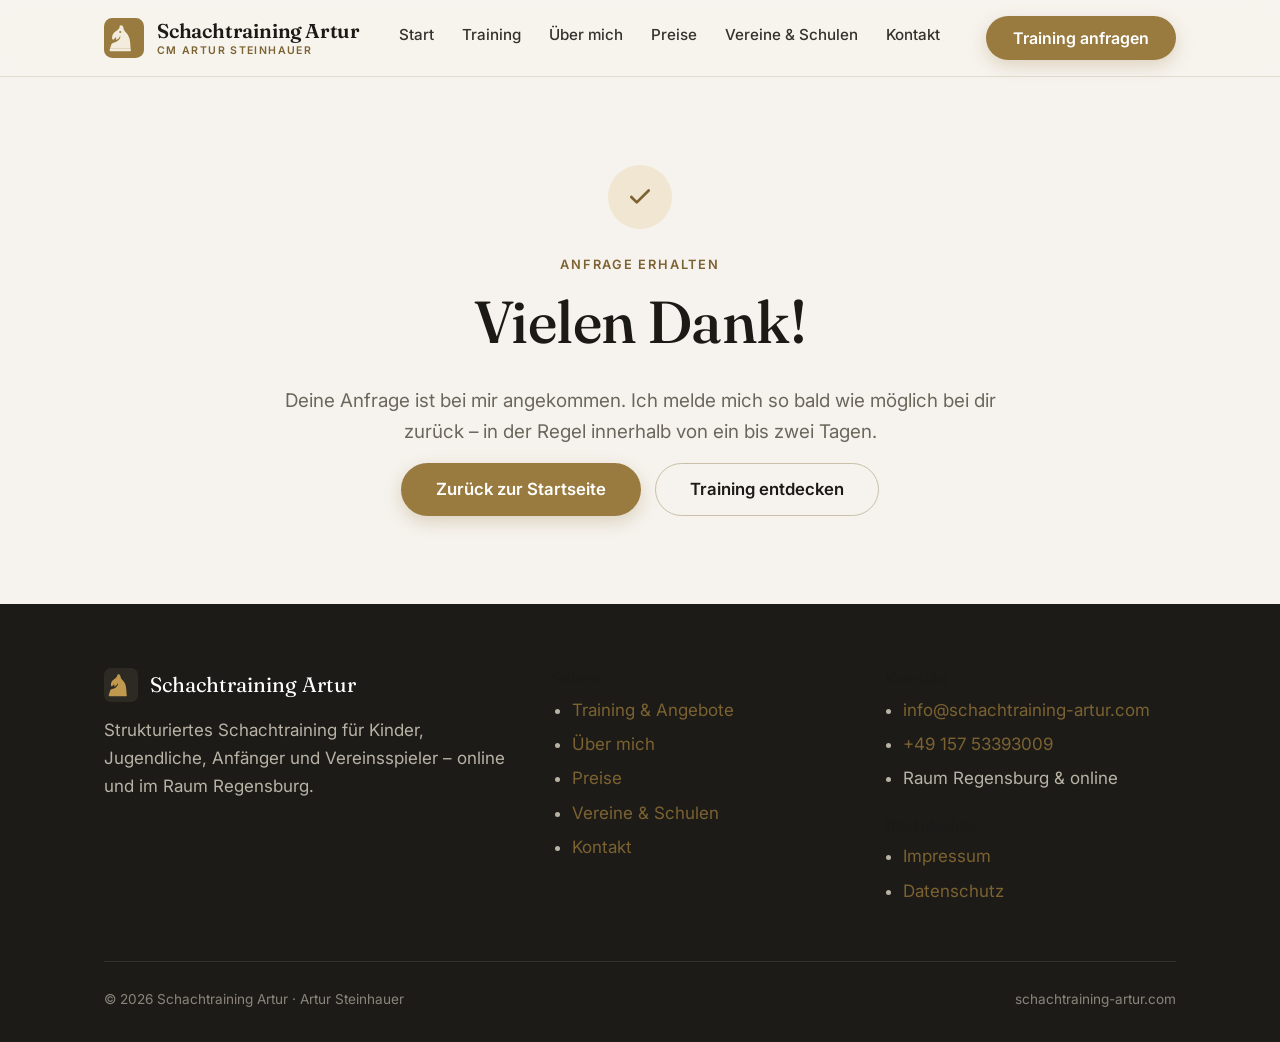
==== danke.html @ 58125916 "Fix Navigations-Überlauf bei mittleren Breiten - Umschaltpunkt zur mobilen Navigation von 960px auf " ====
<!DOCTYPE html>
<html lang="de">
<head>
  <meta charset="UTF-8">
  <meta name="viewport" content="width=device-width, initial-scale=1.0">
  <title>Danke für deine Anfrage – Schachtraining Artur</title>
  <meta name="description" content="Vielen Dank für deine Anfrage bei Schachtraining Artur. Ich melde mich zeitnah bei dir.">
  <meta name="robots" content="noindex">
  <link rel="icon" href="assets/img/favicon.svg" type="image/svg+xml">
  <link rel="preconnect" href="https://fonts.googleapis.com">
  <link rel="preconnect" href="https://fonts.gstatic.com" crossorigin>
  <link href="https://fonts.googleapis.com/css2?family=Fraunces:opsz,wght@9..144,400;9..144,500;9..144,600&family=Inter:wght@400;500;600;700&display=swap" rel="stylesheet">
  <link rel="stylesheet" href="assets/css/styles.css?v=6">
</head>
<body>
  <a href="#main" class="skip-link">Zum Inhalt springen</a>
  <header class="site-header">
    <div class="container nav">
      <a href="index.html" class="brand" aria-label="Schachtraining Artur – Startseite">
        <svg class="brand__mark" viewBox="0 0 64 64" aria-hidden="true"><rect width="64" height="64" rx="13"/><path fill="#f3ecdd" d="M25 15c-1.6 3.1-4.6 4.9-7.3 7.1-2.9 2.4-4.7 5.4-4.7 9.7 0 1.6.7 2.6 2 3l3.4-3.7c.5-.5 1.3-.1 1.2.6l-.5 3.6c4-1.1 5.4-3.9 6.6-6.4l.7 1.1c-1.6 5.9-5.9 8.4-11.2 9.7-2.4.6-3.5 2.1-3.9 4.2L9.5 49h33l-.6-9c-.5-8-3-13.3-7.2-17.3-2-1.9-3.2-3.9-3.6-6.6-.2-1.4-.6-2.6-1.6-3.6-1.2-1.2-3.4-1.3-4.9.5-.2-.3.6.5.4 2zM26 24a1.7 1.7 0 1 1 0-3.4 1.7 1.7 0 0 1 0 3.4z"/><rect x="9" y="49" width="34" height="4" rx="1.4" fill="#f3ecdd"/></svg>
        <span>Schachtraining Artur<small>CM Artur Steinhauer</small></span>
      </a>
      <button class="nav__toggle" aria-label="Menü" aria-expanded="false" aria-controls="nav-links"><span></span><span></span><span></span></button>
      <ul class="nav__links" id="nav-links">
        <li><a href="index.html">Start</a></li>
        <li><a href="training.html">Training</a></li>
        <li><a href="ueber-mich.html">Über mich</a></li>
        <li><a href="preise.html">Preise</a></li>
        <li><a href="vereine-schulen.html">Vereine &amp; Schulen</a></li>
        <li><a href="kontakt.html">Kontakt</a></li>
        <li class="nav__cta-mobile"><a href="kontakt.html" class="btn btn--primary" style="color:#fff;">Training anfragen</a></li>
      </ul>
      <a href="kontakt.html" class="btn btn--primary nav__cta" style="color:#fff;">Training anfragen</a>
    </div>
  </header>

  <main id="main">
    <section class="section">
      <div class="container narrow center">
        <div class="card__icon" style="margin:0 auto 20px;width:64px;height:64px;border-radius:50%;">
          <svg viewBox="0 0 24 24" width="34" height="34" fill="none" stroke="currentColor" stroke-width="2.5" stroke-linecap="round" stroke-linejoin="round"><path d="M20 6 9 17l-5-5"/></svg>
        </div>
        <span class="eyebrow">Anfrage erhalten</span>
        <h1 class="display">Vielen Dank!</h1>
        <p class="lead">Deine Anfrage ist bei mir angekommen. Ich melde mich so bald wie möglich bei dir zurück – in der Regel innerhalb von ein bis zwei Tagen.</p>
        <div class="btn-row center" style="margin-top:8px;">
          <a href="index.html" class="btn btn--primary btn--lg">Zurück zur Startseite</a>
          <a href="training.html" class="btn btn--ghost btn--lg">Training entdecken</a>
        </div>
      </div>
    </section>
  </main>

  <footer class="site-footer">
    <div class="container">
      <div class="footer__grid">
        <div>
          <div class="footer__brand">
            <svg width="34" height="34" viewBox="0 0 64 64" aria-hidden="true"><rect width="64" height="64" rx="13" fill="#2d2a24"/><path fill="#c0994f" d="M25 15c-1.6 3.1-4.6 4.9-7.3 7.1-2.9 2.4-4.7 5.4-4.7 9.7 0 1.6.7 2.6 2 3l3.4-3.7c.5-.5 1.3-.1 1.2.6l-.5 3.6c4-1.1 5.4-3.9 6.6-6.4l.7 1.1c-1.6 5.9-5.9 8.4-11.2 9.7-2.4.6-3.5 2.1-3.9 4.2L9.5 49h33l-.6-9c-.5-8-3-13.3-7.2-17.3-2-1.9-3.2-3.9-3.6-6.6-.2-1.4-.6-2.6-1.6-3.6-1.2-1.2-3.4-1.3-4.9.5-.2-.3.6.5.4 2z"/><rect x="9" y="49" width="34" height="4" rx="1.4" fill="#c0994f"/></svg>
            Schachtraining Artur
          </div>
          <p>Strukturiertes Schachtraining für Kinder, Jugendliche, Anfänger und Vereinsspieler – online und im Raum Regensburg.</p>
        </div>
        <div>
          <h4>Seiten</h4>
          <ul>
            <li><a href="training.html">Training &amp; Angebote</a></li>
            <li><a href="ueber-mich.html">Über mich</a></li>
            <li><a href="preise.html">Preise</a></li>
            <li><a href="vereine-schulen.html">Vereine &amp; Schulen</a></li>
            <li><a href="kontakt.html">Kontakt</a></li>
          </ul>
        </div>
        <div>
          <h4>Kontakt</h4>
          <ul>
            <li><a href="mailto:info@schachtraining-artur.com">info@schachtraining-artur.com</a></li>
            <li><a href="tel:+4915753393009">+49 157 53393009</a></li>
            <li>Raum Regensburg &amp; online</li>
          </ul>
          <h4 style="margin-top:22px;">Rechtliches</h4>
          <ul>
            <li><a href="impressum.html">Impressum</a></li>
            <li><a href="datenschutz.html">Datenschutz</a></li>
          </ul>
        </div>
      </div>
      <div class="footer__bottom">
        <span>© <span id="year">2026</span> Schachtraining Artur · Artur Steinhauer</span>
        <span>schachtraining-artur.com</span>
      </div>
    </div>
  </footer>
  <script src="assets/js/main.js?v=5"></script>
</body>
</html>
---- assets/css/styles.css ----
/* =============================================================
   Schachtraining Artur — Design System
   Palette: paper / walnut / brass. Calm, premium, professional.
   ============================================================= */

:root {
  /* Colors */
  --paper: #f6f3ee;
  --paper-2: #efeae1;
  --surface: #ffffff;
  --ink: #1b1a17;
  --ink-2: #34322d;
  --muted: #6c665c;
  --line: #e2dbcf;
  --line-strong: #cabfa9;
  --brass: #9a7b3f;
  --brass-dark: #7c6231;
  --brass-soft: #f0e6d2;
  --dark: #1c1b18;
  --dark-2: #26241f;
  --cream: #f3ecdd;
  --success: #4a7c59;

  /* Type */
  --font-display: "Fraunces", Georgia, "Times New Roman", serif;
  --font-body: "Inter", -apple-system, BlinkMacSystemFont, "Segoe UI", Roboto, sans-serif;

  /* Layout */
  --container: 1120px;
  --container-narrow: 760px;
  --radius: 14px;
  --radius-sm: 10px;
  --shadow-sm: 0 1px 2px rgba(27, 26, 23, .05), 0 2px 8px rgba(27, 26, 23, .04);
  --shadow-md: 0 10px 30px rgba(27, 26, 23, .08);
  --shadow-lg: 0 24px 60px rgba(27, 26, 23, .14);
  --ease: cubic-bezier(.2, .7, .2, 1);
}

/* ---------- Reset & base ---------- */
*, *::before, *::after { box-sizing: border-box; }
html { scroll-behavior: smooth; -webkit-text-size-adjust: 100%; }
html, body { overflow-x: hidden; }
body {
  margin: 0;
  width: 100%;
  max-width: 100%;
  font-family: var(--font-body);
  font-size: 17px;
  line-height: 1.65;
  color: var(--ink-2);
  background: var(--paper);
  -webkit-font-smoothing: antialiased;
  text-rendering: optimizeLegibility;
}

/* Skip link — barrierefrei, ohne Layout-Überlauf */
.skip-link {
  position: absolute; left: 12px; top: -60px; z-index: 200;
  background: var(--brass); color: #fff; padding: 10px 18px;
  border-radius: 8px; font-weight: 600; transition: top .2s var(--ease);
}
.skip-link:focus { top: 12px; color: #fff; }
img, svg { display: block; max-width: 100%; }
a { color: var(--brass-dark); text-decoration: none; transition: color .2s var(--ease); }
a:hover { color: var(--ink); }
h1, h2, h3, h4 { font-family: var(--font-display); color: var(--ink); font-weight: 500; line-height: 1.12; letter-spacing: -.01em; margin: 0 0 .5em; }
p { margin: 0 0 1rem; }
ul, ol { margin: 0 0 1rem; padding-left: 1.2rem; }
li { margin-bottom: .4rem; }
strong { color: var(--ink); font-weight: 600; }
:focus-visible { outline: 3px solid var(--brass); outline-offset: 2px; border-radius: 4px; }

/* ---------- Layout helpers ---------- */
.container { width: 100%; max-width: var(--container); margin-inline: auto; padding-inline: 24px; }
.narrow { max-width: var(--container-narrow); }
.section { padding: 88px 0; }
.section--tight { padding: 60px 0; }
.section--paper2 { background: var(--paper-2); }
.section--dark { background: var(--dark); color: var(--cream); }
.section--dark h1, .section--dark h2, .section--dark h3 { color: #fff; }
.center { text-align: center; }
.eyebrow {
  display: inline-block; font-family: var(--font-body); font-weight: 600;
  font-size: .8rem; letter-spacing: .14em; text-transform: uppercase;
  color: var(--brass-dark); margin-bottom: 14px;
}
.section--dark .eyebrow { color: #cbae6e; }
.lead { font-size: 1.18rem; color: var(--muted); }
.section--dark .lead { color: #d9d2c4; }
.stack > * + * { margin-top: 1rem; }

/* Fluid display headings */
h1.display { font-size: clamp(2.3rem, 5.2vw, 3.7rem); }
h2.display { font-size: clamp(1.9rem, 3.6vw, 2.7rem); margin-bottom: .3em; }
.subhead { max-width: 640px; margin: 0 auto; }

/* ---------- Buttons ---------- */
.btn {
  display: inline-flex; align-items: center; gap: .55em;
  font-family: var(--font-body); font-weight: 600; font-size: 1rem;
  padding: 14px 26px; border-radius: 999px; border: 1.5px solid transparent;
  cursor: pointer; transition: all .22s var(--ease); text-align: center;
  line-height: 1;
}
.btn--primary { background: var(--brass); color: #fff; box-shadow: 0 6px 18px rgba(154, 123, 63, .28); }
.btn--primary:hover { background: var(--brass-dark); color: #fff; transform: translateY(-2px); box-shadow: 0 10px 26px rgba(154, 123, 63, .34); }
.btn--ghost { background: transparent; color: var(--ink); border-color: var(--line-strong); }
.btn--ghost:hover { border-color: var(--ink); color: var(--ink); background: rgba(0,0,0,.02); }
.btn--on-dark { background: transparent; color: #fff; border-color: rgba(255,255,255,.35); }
.btn--on-dark:hover { background: #fff; color: var(--dark); border-color: #fff; }
.btn--lg { padding: 17px 34px; font-size: 1.05rem; }
.btn-row { display: flex; flex-wrap: wrap; gap: 14px; }
.btn-row.center { justify-content: center; }

/* ---------- Header / Nav ---------- */
.site-header {
  position: sticky; top: 0; z-index: 100;
  background: rgba(247, 244, 239, .9);
  backdrop-filter: saturate(150%) blur(14px);
  border-bottom: 1px solid var(--line);
}
.nav { display: flex; align-items: center; justify-content: space-between; gap: 20px; height: 76px; }
.brand {
  display: flex; align-items: center; gap: 13px; flex: none;
  font-family: var(--font-display); font-size: 1.25rem; color: var(--ink);
  font-weight: 600; letter-spacing: -.01em; line-height: 1.1; white-space: nowrap;
}
.brand:hover { color: var(--ink); }
.brand:hover .brand__mark { transform: rotate(-6deg); }
.brand__mark { width: 40px; height: 40px; flex: none; transition: transform .25s var(--ease); }
.brand__mark > rect:first-of-type { fill: var(--brass); }
.brand small { display: block; font-family: var(--font-body); font-size: .66rem; font-weight: 600; letter-spacing: .13em; text-transform: uppercase; color: var(--brass-dark); margin-top: 3px; }
.nav__links { display: flex; align-items: center; flex-wrap: nowrap; gap: 2px; list-style: none; margin: 0; padding: 0; }
.nav__links a {
  display: inline-block; padding: 9px 13px; border-radius: 9px; white-space: nowrap;
  color: var(--ink-2); font-weight: 500; font-size: .95rem; transition: color .2s var(--ease), background .2s var(--ease);
}
.nav__links a:hover { color: var(--ink); background: rgba(28,27,24,.05); }
.nav__links a.active { color: var(--brass-dark); font-weight: 600; }
.nav__cta { margin-left: 8px; flex: none; align-self: center; padding-top: 12px; padding-bottom: 12px; line-height: 1.15; }
.nav__cta-mobile { display: none; }  /* nur im Handy-Menü sichtbar, siehe Media Query */
.nav__toggle { display: none; background: none; border: 0; cursor: pointer; padding: 8px; margin: -8px -8px -8px 0; flex: none; }
.nav__toggle span { display: block; width: 24px; height: 2px; background: var(--ink); margin: 5px 0; transition: .25s var(--ease); border-radius: 2px; }

/* ---------- Hero ---------- */
.hero { position: relative; overflow: hidden; background: linear-gradient(180deg, var(--paper) 0%, var(--paper-2) 100%); }
.hero__grid { display: grid; grid-template-columns: minmax(0, 1.15fr) minmax(0, .85fr); gap: 56px; align-items: center; padding: 84px 0 92px; }
.hero__title { font-size: clamp(2.35rem, 5vw, 3.6rem); margin-bottom: .35em; }
.hero__sub { font-size: 1.2rem; color: var(--muted); max-width: 34em; margin-bottom: 2rem; }
.hero__meta { display: flex; flex-wrap: wrap; gap: 22px; margin-top: 34px; padding-top: 26px; border-top: 1px solid var(--line); }
.hero__stat b { font-family: var(--font-display); font-size: 1.7rem; color: var(--ink); display: block; line-height: 1; }
.hero__stat span { font-size: .86rem; color: var(--muted); }

/* Hero board card */
.board-card { position: relative; padding: 22px; background: var(--surface); border: 1px solid var(--line); border-radius: 20px; box-shadow: var(--shadow-lg); }
.board { width: 100%; aspect-ratio: 1; border-radius: 10px; overflow: hidden; display: grid; grid-template-columns: repeat(8, 1fr); box-shadow: inset 0 0 0 1px rgba(0,0,0,.06); }
.board i { display: grid; place-items: center; font-size: clamp(15px, 3.6vw, 30px); line-height: 1; font-style: normal; }
.board i.l { background: #ece3d2; }
.board i.d { background: #a9855b; }
.board i.w { color: #f7f4ee; text-shadow: 0 1px 1px rgba(0,0,0,.35); }
.board i.b { color: #23201b; text-shadow: 0 1px 1px rgba(255,255,255,.18); }
.board__caption { margin-top: 16px; display: flex; align-items: center; gap: 10px; color: var(--muted); font-size: .9rem; }
.board__caption .dot { width: 8px; height: 8px; border-radius: 50%; background: var(--success); flex: none; }

/* ---------- Cards & grids ---------- */
.grid { display: grid; gap: 24px; }
.grid-2 { grid-template-columns: repeat(2, minmax(0, 1fr)); }
.grid-3 { grid-template-columns: repeat(3, minmax(0, 1fr)); }
.grid-4 { grid-template-columns: repeat(4, minmax(0, 1fr)); }
/* Grid-/Flex-Kinder dürfen schrumpfen -> kein horizontaler Überlauf */
.grid > *, .split > *, .hero__grid > *, .price-grid > *, .footer__grid > * { min-width: 0; }

.card {
  background: var(--surface); border: 1px solid var(--line); border-radius: var(--radius);
  padding: 28px; box-shadow: var(--shadow-sm); transition: transform .25s var(--ease), box-shadow .25s var(--ease), border-color .25s var(--ease);
}
.card--hover:hover { transform: translateY(-4px); box-shadow: var(--shadow-md); border-color: var(--line-strong); }
.card h3 { font-size: 1.28rem; margin-bottom: .35em; }
.card p:last-child { margin-bottom: 0; }
.card__icon {
  width: 48px; height: 48px; border-radius: 12px; display: grid; place-items: center;
  background: var(--brass-soft); color: var(--brass-dark); margin-bottom: 16px;
}
.card__icon svg { width: 26px; height: 26px; }

.section--dark .card { background: var(--dark-2); border-color: rgba(255,255,255,.09); color: #d9d2c4; box-shadow: none; }
.section--dark .card h3 { color: #fff; }
.section--dark .card__icon { background: rgba(203, 174, 110, .16); color: #d9b978; }

/* Feature list with check marks */
.check-list { list-style: none; padding: 0; margin: 0; }
.check-list li { position: relative; padding-left: 32px; margin-bottom: 12px; }
.check-list li::before {
  content: ""; position: absolute; left: 0; top: 3px; width: 20px; height: 20px;
  border-radius: 50%; background: var(--brass-soft) url("data:image/svg+xml,%3Csvg xmlns='http://www.w3.org/2000/svg' width='12' height='12' viewBox='0 0 24 24' fill='none' stroke='%237c6231' stroke-width='3' stroke-linecap='round' stroke-linejoin='round'%3E%3Cpolyline points='20 6 9 17 4 12'/%3E%3C/svg%3E") center / 12px no-repeat;
}
.section--dark .check-list li::before { background-color: rgba(203,174,110,.18); }

/* ---------- Split / prose ---------- */
.split { display: grid; grid-template-columns: repeat(2, minmax(0, 1fr)); gap: 56px; align-items: center; }
.split--portrait { grid-template-columns: minmax(0, .85fr) minmax(0, 1.15fr); }
.prose p { max-width: 62ch; }
.prose h2 { margin-top: 1.6em; }
.prose h2:first-child { margin-top: 0; }

/* Portrait placeholder */
.portrait {
  border-radius: 18px; overflow: hidden; background: linear-gradient(160deg, var(--dark) 0%, #3a352b 100%);
  aspect-ratio: 4/5; display: grid; place-items: center; box-shadow: var(--shadow-md); position: relative; border: 1px solid var(--line);
}
.portrait__mono { font-family: var(--font-display); font-size: 5rem; color: rgba(255,255,255,.14); font-weight: 600; }
.portrait img { width: 100%; height: 100%; object-fit: cover; object-position: center 22%; }
.portrait__badge { position: absolute; bottom: 16px; left: 16px; background: rgba(255,255,255,.94); color: var(--ink); padding: 8px 14px; border-radius: 999px; font-size: .82rem; font-weight: 600; display: flex; gap: 8px; align-items: center; box-shadow: 0 6px 18px rgba(0,0,0,.18); z-index: 1; }
.portrait__badge .k { color: var(--brass-dark); }

/* ---------- Success stories ---------- */
.story { background: var(--surface); border: 1px solid var(--line); border-radius: var(--radius); padding: 28px; box-shadow: var(--shadow-sm); }
.story__jump { display: flex; align-items: baseline; gap: 12px; font-family: var(--font-display); margin-bottom: 6px; }
.story__from { color: var(--muted); font-size: 1.25rem; }
.story__arrow { color: var(--brass); font-size: 1.1rem; }
.story__to { color: var(--ink); font-size: 2rem; font-weight: 600; }
.story__unit { font-size: .82rem; letter-spacing: .1em; text-transform: uppercase; color: var(--brass-dark); font-weight: 600; margin-bottom: 10px; }

/* ---------- Pricing ---------- */
.price-grid { display: grid; grid-template-columns: repeat(3, minmax(0, 1fr)); gap: 24px; align-items: start; }
.price {
  background: var(--surface); border: 1px solid var(--line); border-radius: var(--radius);
  padding: 32px 28px; box-shadow: var(--shadow-sm); position: relative; display: flex; flex-direction: column;
}
.price--featured { border-color: var(--brass); box-shadow: var(--shadow-md); }
.price__tag { position: absolute; top: -13px; left: 28px; background: var(--brass); color: #fff; font-size: .74rem; font-weight: 600; letter-spacing: .1em; text-transform: uppercase; padding: 5px 12px; border-radius: 999px; }
.price__name { font-family: var(--font-display); font-size: 1.35rem; color: var(--ink); margin-bottom: 4px; }
.price__desc { color: var(--muted); font-size: .95rem; min-height: 2.8em; margin-bottom: 18px; }
.price__amount { font-family: var(--font-display); font-size: 2.6rem; color: var(--ink); line-height: 1; }
.price__amount small { font-size: 1rem; font-family: var(--font-body); color: var(--muted); font-weight: 500; }
.price__list { list-style: none; padding: 20px 0 0; margin: 20px 0 24px; border-top: 1px solid var(--line); flex: 1; }
.price__list li { position: relative; padding-left: 28px; margin-bottom: 11px; font-size: .96rem; }
.price__list li::before { content: ""; position: absolute; left: 0; top: 4px; width: 18px; height: 18px; border-radius: 50%; background: var(--brass-soft) url("data:image/svg+xml,%3Csvg xmlns='http://www.w3.org/2000/svg' width='11' height='11' viewBox='0 0 24 24' fill='none' stroke='%237c6231' stroke-width='3' stroke-linecap='round' stroke-linejoin='round'%3E%3Cpolyline points='20 6 9 17 4 12'/%3E%3C/svg%3E") center / 11px no-repeat; }

.note {
  background: var(--brass-soft); border: 1px solid var(--line-strong); border-radius: var(--radius);
  padding: 22px 26px; color: var(--ink-2);
}
.note strong { color: var(--brass-dark); }

/* ---------- CTA band ---------- */
.cta-band { background: linear-gradient(135deg, var(--dark) 0%, #2f2b22 100%); color: var(--cream); border-radius: 24px; padding: 56px; text-align: center; position: relative; overflow: hidden; }
.cta-band h2 { color: #fff; }
.cta-band p { color: #d9d2c4; max-width: 46ch; margin-inline: auto; }
.cta-band::after { content: ""; position: absolute; inset: 0; background-image: radial-gradient(circle at 85% 15%, rgba(203,174,110,.16), transparent 45%); pointer-events: none; }

/* ---------- Steps ---------- */
.steps { counter-reset: step; display: grid; gap: 22px; }
.step { display: grid; grid-template-columns: auto 1fr; gap: 20px; align-items: start; }
.step__num { counter-increment: step; width: 44px; height: 44px; border-radius: 50%; background: var(--dark); color: #fff; display: grid; place-items: center; font-family: var(--font-display); font-size: 1.15rem; flex: none; }
.step__num::before { content: counter(step); }
.step h3 { font-size: 1.2rem; margin-bottom: .2em; }

/* ---------- Forms ---------- */
.form { display: grid; gap: 18px; }
.form__row { display: grid; grid-template-columns: repeat(2, minmax(0, 1fr)); gap: 18px; }
.field { display: grid; gap: 6px; min-width: 0; }
.field label { font-weight: 600; font-size: .9rem; color: var(--ink); }
.field input, .field select, .field textarea {
  width: 100%; max-width: 100%; min-width: 0; box-sizing: border-box;
  font-family: var(--font-body); font-size: 1rem; padding: 13px 15px; border: 1.5px solid var(--line-strong);
  border-radius: var(--radius-sm); background: var(--surface); color: var(--ink); transition: border-color .2s, box-shadow .2s;
}
.field input:focus, .field select:focus, .field textarea:focus { outline: none; border-color: var(--brass); box-shadow: 0 0 0 3px rgba(154,123,63,.15); }
.field textarea { resize: vertical; min-height: 130px; }
.field--checkbox { grid-template-columns: auto 1fr; align-items: start; gap: 10px; }
.field--checkbox input { width: 18px; height: 18px; margin-top: 3px; }
.field--checkbox label { font-weight: 400; font-size: .9rem; color: var(--muted); }
.form__hint { font-size: .85rem; color: var(--muted); }

/* ---------- Contact info list ---------- */
.contact-list { list-style: none; padding: 0; margin: 0; display: grid; gap: 18px; }
.contact-list li { display: flex; gap: 16px; align-items: flex-start; }
.contact-list .ci { width: 44px; height: 44px; border-radius: 12px; background: var(--brass-soft); color: var(--brass-dark); display: grid; place-items: center; flex: none; }
.contact-list .ci svg { width: 22px; height: 22px; }
.contact-list b { display: block; color: var(--ink); font-family: var(--font-display); font-size: 1.05rem; }
.contact-list span { color: var(--muted); font-size: .95rem; }

/* ---------- Callout / faq ---------- */
.faq { border-top: 1px solid var(--line); }
.faq details { border-bottom: 1px solid var(--line); padding: 6px 0; }
.faq summary { cursor: pointer; padding: 18px 0; font-family: var(--font-display); font-size: 1.15rem; color: var(--ink); list-style: none; display: flex; justify-content: space-between; align-items: center; gap: 20px; }
.faq summary::-webkit-details-marker { display: none; }
.faq summary::after { content: "+"; font-size: 1.5rem; color: var(--brass); transition: transform .2s; }
.faq details[open] summary::after { transform: rotate(45deg); }
.faq details p { padding: 0 0 18px; margin: 0; color: var(--muted); }

/* ---------- Legal / prose pages ---------- */
.legal { max-width: 760px; }
.legal h2 { font-size: 1.4rem; margin-top: 2em; }
.legal h3 { font-size: 1.1rem; margin-top: 1.4em; }
.legal p, .legal li { color: var(--ink-2); }
.legal address { font-style: normal; line-height: 1.8; }

/* ---------- Footer ---------- */
.site-footer { background: var(--dark); color: #b9b3a6; padding: 64px 0 32px; }
.footer__grid { display: grid; grid-template-columns: 1.4fr 1fr 1fr; gap: 40px; padding-bottom: 40px; border-bottom: 1px solid rgba(255,255,255,.1); }
.footer__brand { font-family: var(--font-display); font-size: 1.3rem; color: #fff; display: flex; align-items: center; gap: 12px; margin-bottom: 14px; }
.footer p { color: #b9b3a6; font-size: .95rem; max-width: 34ch; }
.footer h4 { color: #fff; font-family: var(--font-body); font-size: .82rem; letter-spacing: .12em; text-transform: uppercase; margin-bottom: 16px; }
.footer ul { list-style: none; padding: 0; margin: 0; }
.footer li { margin-bottom: 10px; }
.footer a { color: #b9b3a6; font-size: .95rem; }
.footer a:hover { color: #fff; }
.footer__bottom { display: flex; flex-wrap: wrap; justify-content: space-between; gap: 12px; padding-top: 26px; font-size: .85rem; color: #8a857a; }

/* ---------- Reveal animation ---------- */
.reveal { opacity: 0; transform: translateY(18px); transition: opacity .6s var(--ease), transform .6s var(--ease); }
.reveal.in { opacity: 1; transform: none; }
@media (prefers-reduced-motion: reduce) {
  .reveal { opacity: 1; transform: none; transition: none; }
  html { scroll-behavior: auto; }
}

/* ---------- Responsive ---------- */
@media (max-width: 940px) {
  .hero__grid { grid-template-columns: 1fr; gap: 40px; padding: 60px 0; }
  .hero__media { max-width: 420px; }
  .split, .split--portrait { grid-template-columns: 1fr; gap: 36px; }
  .split--portrait .portrait { max-width: 360px; }
  .grid-4 { grid-template-columns: repeat(2, 1fr); }
  .price-grid { grid-template-columns: 1fr; max-width: 440px; margin-inline: auto; }
  .footer__grid { grid-template-columns: 1fr 1fr; }
}
/* Navigation klappt früh genug um, damit die Links nie überlaufen */
@media (max-width: 1080px) {
  .nav__cta { display: none; }
  .nav__toggle { display: block; }
  .nav__links {
    position: fixed; inset: 76px 0 auto 0; flex-direction: column; align-items: stretch;
    background: var(--paper); border-bottom: 1px solid var(--line); padding: 12px 24px 20px; gap: 2px;
    box-shadow: var(--shadow-md); transform: translateY(-135%); transition: transform .3s var(--ease);
    max-height: calc(100vh - 76px); overflow-y: auto;
  }
  .nav__links.open { transform: translateY(0); }
  .nav__links a { padding: 14px 12px; font-size: 1.05rem; border-radius: 9px; }
  .nav__links a:hover { background: rgba(28,27,24,.05); }
  .nav__links .nav__cta-mobile { display: block; margin-top: 10px; }
  .nav__links .nav__cta-mobile a { color: #fff; text-align: center; justify-content: center; }
  .nav__toggle.open span:nth-child(1) { transform: translateY(7px) rotate(45deg); }
  .nav__toggle.open span:nth-child(2) { opacity: 0; }
  .nav__toggle.open span:nth-child(3) { transform: translateY(-7px) rotate(-45deg); }
}

@media (max-width: 720px) {
  body { font-size: 16px; }
  .section { padding: 60px 0; }
  .grid-2, .grid-3, .grid-4 { grid-template-columns: 1fr; }
  .form__row { grid-template-columns: 1fr; }
  .footer__grid { grid-template-columns: 1fr; }
  .cta-band { padding: 40px 24px; }
  .hero__meta { gap: 16px; }
}

@media (max-width: 460px) {
  .brand { font-size: 1.12rem; gap: 10px; }
  .brand__mark { width: 36px; height: 36px; }
  .container { padding-inline: 18px; }
}
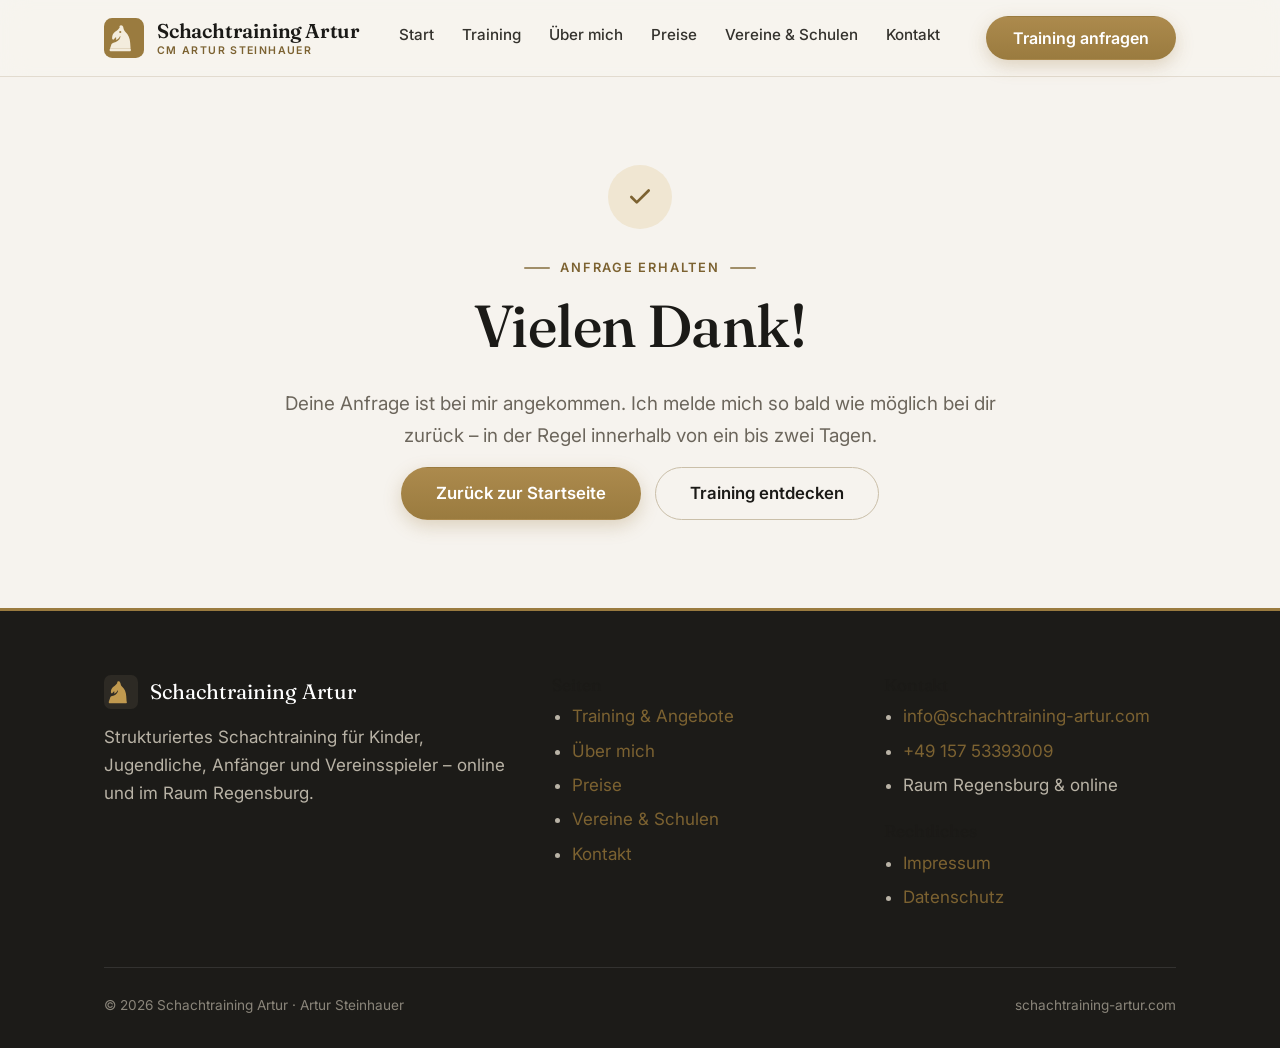
==== commit 8dc4c6f4: "Feinschliff + WhatsApp-Kontakt + CTA-Abstand - Telefonnummer öffnet jetzt WhatsApp mit vorformuliert" ====
--- a/danke.html
+++ b/danke.html
@@ -10,7 +10,7 @@
   <link rel="preconnect" href="https://fonts.googleapis.com">
   <link rel="preconnect" href="https://fonts.gstatic.com" crossorigin>
   <link href="https://fonts.googleapis.com/css2?family=Fraunces:opsz,wght@9..144,400;9..144,500;9..144,600&family=Inter:wght@400;500;600;700&display=swap" rel="stylesheet">
-  <link rel="stylesheet" href="assets/css/styles.css?v=6">
+  <link rel="stylesheet" href="assets/css/styles.css?v=7">
 </head>
 <body>
   <a href="#main" class="skip-link">Zum Inhalt springen</a>
@@ -75,7 +75,7 @@
           <h4>Kontakt</h4>
           <ul>
             <li><a href="mailto:info@schachtraining-artur.com">info@schachtraining-artur.com</a></li>
-            <li><a href="tel:+4915753393009">+49 157 53393009</a></li>
+            <li><a href="https://wa.me/4915753393009?text=Hallo%20Artur%2C%20ich%20interessiere%20mich%20f%C3%BCr%20Schachtraining%20und%20w%C3%BCrde%20gerne%20mehr%20erfahren." target="_blank" rel="noopener">+49 157 53393009</a></li>
             <li>Raum Regensburg &amp; online</li>
           </ul>
           <h4 style="margin-top:22px;">Rechtliches</h4>
--- a/assets/css/styles.css
+++ b/assets/css/styles.css
@@ -80,10 +80,12 @@
 .section--dark h1, .section--dark h2, .section--dark h3 { color: #fff; }
 .center { text-align: center; }
 .eyebrow {
-  display: inline-block; font-family: var(--font-body); font-weight: 600;
+  display: inline-flex; align-items: center; gap: 10px; font-family: var(--font-body); font-weight: 600;
   font-size: .8rem; letter-spacing: .14em; text-transform: uppercase;
   color: var(--brass-dark); margin-bottom: 14px;
 }
+.eyebrow::before { content: ""; width: 26px; height: 2px; background: currentColor; border-radius: 2px; opacity: .7; }
+.center .eyebrow::after { content: ""; width: 26px; height: 2px; background: currentColor; border-radius: 2px; opacity: .7; }
 .section--dark .eyebrow { color: #cbae6e; }
 .lead { font-size: 1.18rem; color: var(--muted); }
 .section--dark .lead { color: #d9d2c4; }
@@ -102,8 +104,8 @@
   cursor: pointer; transition: all .22s var(--ease); text-align: center;
   line-height: 1;
 }
-.btn--primary { background: var(--brass); color: #fff; box-shadow: 0 6px 18px rgba(154, 123, 63, .28); }
-.btn--primary:hover { background: var(--brass-dark); color: #fff; transform: translateY(-2px); box-shadow: 0 10px 26px rgba(154, 123, 63, .34); }
+.btn--primary { background: linear-gradient(180deg, #ac8a4d 0%, var(--brass) 100%); color: #fff; box-shadow: 0 6px 18px rgba(154, 123, 63, .28); }
+.btn--primary:hover { background: linear-gradient(180deg, var(--brass) 0%, var(--brass-dark) 100%); color: #fff; transform: translateY(-2px); box-shadow: 0 12px 28px rgba(154, 123, 63, .36); }
 .btn--ghost { background: transparent; color: var(--ink); border-color: var(--line-strong); }
 .btn--ghost:hover { border-color: var(--ink); color: var(--ink); background: rgba(0,0,0,.02); }
 .btn--on-dark { background: transparent; color: #fff; border-color: rgba(255,255,255,.35); }
@@ -144,6 +146,13 @@
 
 /* ---------- Hero ---------- */
 .hero { position: relative; overflow: hidden; background: linear-gradient(180deg, var(--paper) 0%, var(--paper-2) 100%); }
+.hero::before {
+  content: ""; position: absolute; inset: 0; pointer-events: none;
+  background:
+    radial-gradient(46rem 32rem at 8% 6%, rgba(154,123,63,.10), transparent 60%),
+    radial-gradient(40rem 30rem at 100% 92%, rgba(154,123,63,.08), transparent 55%);
+}
+.hero .container { position: relative; z-index: 1; }
 .hero__grid { display: grid; grid-template-columns: minmax(0, 1.15fr) minmax(0, .85fr); gap: 56px; align-items: center; padding: 84px 0 92px; }
 .hero__title { font-size: clamp(2.35rem, 5vw, 3.6rem); margin-bottom: .35em; }
 .hero__sub { font-size: 1.2rem; color: var(--muted); max-width: 34em; margin-bottom: 2rem; }
@@ -174,7 +183,10 @@
   background: var(--surface); border: 1px solid var(--line); border-radius: var(--radius);
   padding: 28px; box-shadow: var(--shadow-sm); transition: transform .25s var(--ease), box-shadow .25s var(--ease), border-color .25s var(--ease);
 }
-.card--hover:hover { transform: translateY(-4px); box-shadow: var(--shadow-md); border-color: var(--line-strong); }
+.card--hover { position: relative; }
+.card--hover:hover { transform: translateY(-4px); box-shadow: var(--shadow-md); border-color: var(--brass); }
+.card--hover:hover .card__icon { transform: translateY(-2px) rotate(-4deg); }
+.card__icon { transition: transform .25s var(--ease); }
 .card h3 { font-size: 1.28rem; margin-bottom: .35em; }
 .card p:last-child { margin-bottom: 0; }
 .card__icon {
@@ -214,7 +226,9 @@
 .portrait__badge .k { color: var(--brass-dark); }
 
 /* ---------- Success stories ---------- */
-.story { background: var(--surface); border: 1px solid var(--line); border-radius: var(--radius); padding: 28px; box-shadow: var(--shadow-sm); }
+.story { background: var(--surface); border: 1px solid var(--line); border-radius: var(--radius); padding: 28px 28px 28px 30px; box-shadow: var(--shadow-sm); position: relative; overflow: hidden; transition: transform .25s var(--ease), box-shadow .25s var(--ease); }
+.story::before { content: ""; position: absolute; left: 0; top: 0; bottom: 0; width: 4px; background: linear-gradient(180deg, var(--brass), var(--brass-dark)); }
+.story:hover { transform: translateY(-4px); box-shadow: var(--shadow-md); }
 .story__jump { display: flex; align-items: baseline; gap: 12px; font-family: var(--font-display); margin-bottom: 6px; }
 .story__from { color: var(--muted); font-size: 1.25rem; }
 .story__arrow { color: var(--brass); font-size: 1.1rem; }
@@ -244,10 +258,17 @@
 .note strong { color: var(--brass-dark); }
 
 /* ---------- CTA band ---------- */
-.cta-band { background: linear-gradient(135deg, var(--dark) 0%, #2f2b22 100%); color: var(--cream); border-radius: 24px; padding: 56px; text-align: center; position: relative; overflow: hidden; }
+.cta-band { background: linear-gradient(135deg, var(--dark) 0%, #2f2b22 100%); color: var(--cream); border-radius: 24px; padding: 64px 56px; text-align: center; position: relative; overflow: hidden; box-shadow: var(--shadow-lg); }
 .cta-band h2 { color: #fff; }
-.cta-band p { color: #d9d2c4; max-width: 46ch; margin-inline: auto; }
-.cta-band::after { content: ""; position: absolute; inset: 0; background-image: radial-gradient(circle at 85% 15%, rgba(203,174,110,.16), transparent 45%); pointer-events: none; }
+.cta-band p { color: #d9d2c4; max-width: 46ch; margin-inline: auto; position: relative; z-index: 1; }
+.cta-band > * { position: relative; z-index: 1; }
+.cta-band::after { content: ""; position: absolute; inset: 0; background-image: radial-gradient(circle at 85% 15%, rgba(203,174,110,.18), transparent 45%); pointer-events: none; z-index: 0; }
+.cta-band::before {
+  content: "\265E"; /* Springer */
+  position: absolute; right: 26px; bottom: -46px; z-index: 0;
+  font-family: var(--font-display); font-size: 260px; line-height: 1;
+  color: rgba(203,174,110,.07); pointer-events: none;
+}
 
 /* ---------- Steps ---------- */
 .steps { counter-reset: step; display: grid; gap: 22px; }
@@ -298,7 +319,7 @@
 .legal address { font-style: normal; line-height: 1.8; }
 
 /* ---------- Footer ---------- */
-.site-footer { background: var(--dark); color: #b9b3a6; padding: 64px 0 32px; }
+.site-footer { background: var(--dark); color: #b9b3a6; padding: 64px 0 32px; border-top: 3px solid var(--brass); }
 .footer__grid { display: grid; grid-template-columns: 1.4fr 1fr 1fr; gap: 40px; padding-bottom: 40px; border-bottom: 1px solid rgba(255,255,255,.1); }
 .footer__brand { font-family: var(--font-display); font-size: 1.3rem; color: #fff; display: flex; align-items: center; gap: 12px; margin-bottom: 14px; }
 .footer p { color: #b9b3a6; font-size: .95rem; max-width: 34ch; }
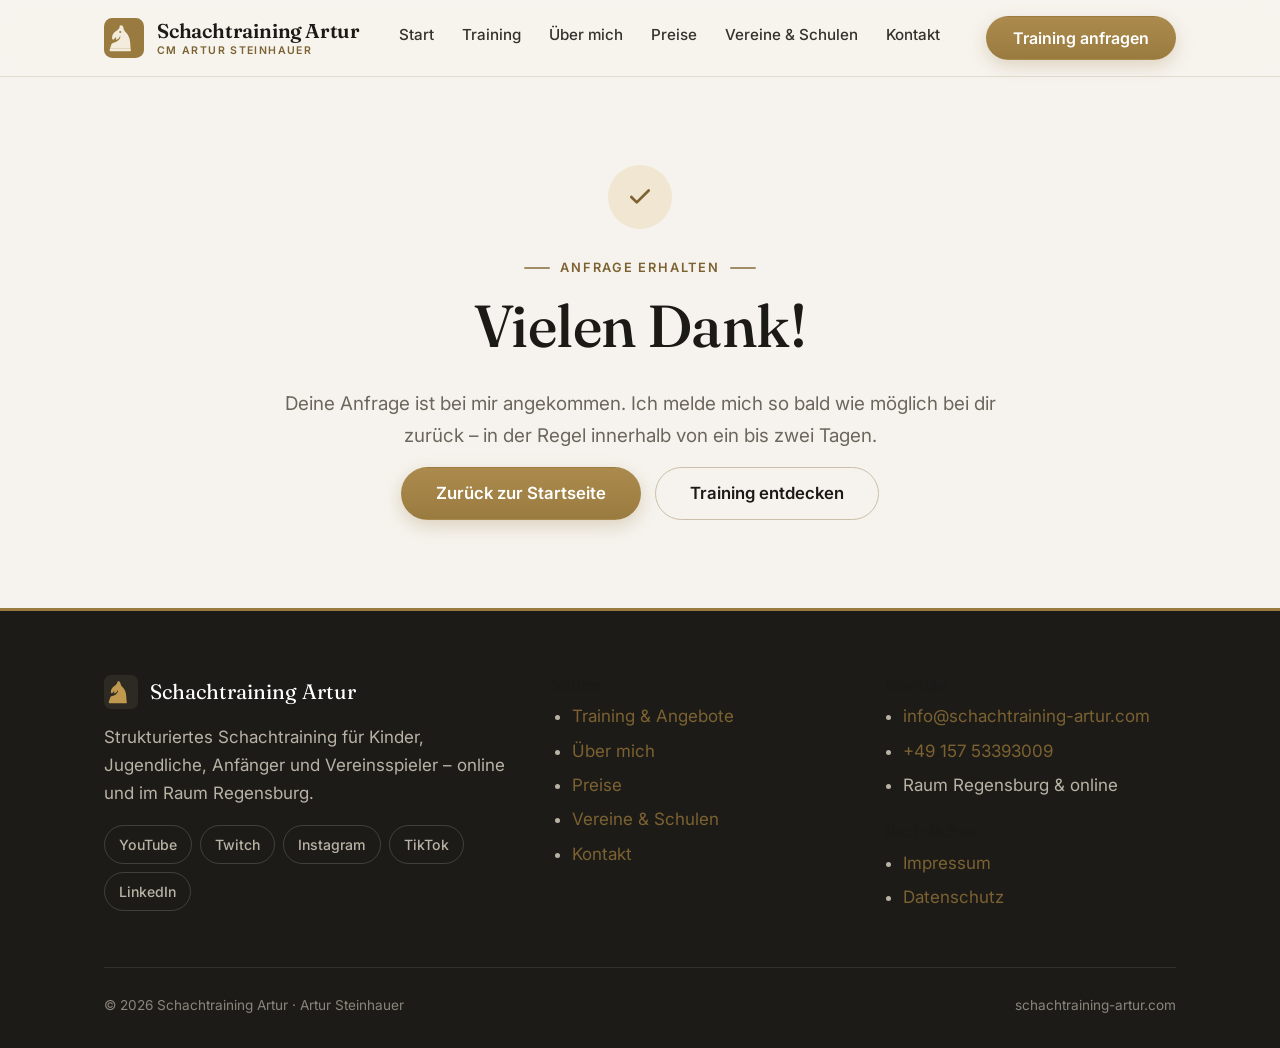
==== commit 0d5fdef9: "Social-Media-Links, wöchentliches Online-Turnier, neue Schülererfolge, Probestunde statt Kennenlerng" ====
--- a/danke.html
+++ b/danke.html
@@ -10,7 +10,7 @@
   <link rel="preconnect" href="https://fonts.googleapis.com">
   <link rel="preconnect" href="https://fonts.gstatic.com" crossorigin>
   <link href="https://fonts.googleapis.com/css2?family=Fraunces:opsz,wght@9..144,400;9..144,500;9..144,600&family=Inter:wght@400;500;600;700&display=swap" rel="stylesheet">
-  <link rel="stylesheet" href="assets/css/styles.css?v=7">
+  <link rel="stylesheet" href="assets/css/styles.css?v=9">
 </head>
 <body>
   <a href="#main" class="skip-link">Zum Inhalt springen</a>
@@ -60,6 +60,13 @@
             Schachtraining Artur
           </div>
           <p>Strukturiertes Schachtraining für Kinder, Jugendliche, Anfänger und Vereinsspieler – online und im Raum Regensburg.</p>
+          <div class="socials" aria-label="Social Media">
+            <a href="https://www.youtube.com/@Arturblunder" class="social" target="_blank" rel="noopener">YouTube</a>
+            <a href="https://www.twitch.tv/arturblunder" class="social" target="_blank" rel="noopener">Twitch</a>
+            <a href="https://www.instagram.com/arturblunder/" class="social" target="_blank" rel="noopener">Instagram</a>
+            <a href="https://www.tiktok.com/@arturblunder" class="social" target="_blank" rel="noopener">TikTok</a>
+            <a href="https://www.linkedin.com/in/artur-steinhauer-683359333/" class="social" target="_blank" rel="noopener">LinkedIn</a>
+          </div>
         </div>
         <div>
           <h4>Seiten</h4>
@@ -91,6 +98,6 @@
       </div>
     </div>
   </footer>
-  <script src="assets/js/main.js?v=5"></script>
+  <script src="assets/js/main.js?v=8"></script>
 </body>
 </html>
--- a/assets/css/styles.css
+++ b/assets/css/styles.css
@@ -110,6 +110,9 @@
 .btn--ghost:hover { border-color: var(--ink); color: var(--ink); background: rgba(0,0,0,.02); }
 .btn--on-dark { background: transparent; color: #fff; border-color: rgba(255,255,255,.35); }
 .btn--on-dark:hover { background: #fff; color: var(--dark); border-color: #fff; }
+.btn--whatsapp { background: #1fa855; color: #fff; box-shadow: 0 6px 18px rgba(31,168,85,.28); }
+.btn--whatsapp:hover { background: #18904a; color: #fff; transform: translateY(-2px); box-shadow: 0 12px 28px rgba(31,168,85,.36); }
+.btn--whatsapp svg { width: 1.3em; height: 1.3em; }
 .btn--lg { padding: 17px 34px; font-size: 1.05rem; }
 .btn-row { display: flex; flex-wrap: wrap; gap: 14px; }
 .btn-row.center { justify-content: center; }
@@ -328,6 +331,12 @@
 .footer li { margin-bottom: 10px; }
 .footer a { color: #b9b3a6; font-size: .95rem; }
 .footer a:hover { color: #fff; }
+.socials { display: flex; flex-wrap: wrap; gap: 8px; margin-top: 18px; }
+.socials--lg { justify-content: center; gap: 10px; }
+.social { display: inline-block; padding: 7px 14px; border-radius: 999px; border: 1px solid rgba(255,255,255,.16); color: #b9b3a6; font-size: .88rem; font-weight: 500; transition: color .2s, border-color .2s, background .2s; }
+.social:hover { color: #fff; border-color: var(--brass); }
+.socials--lg .social { padding: 10px 20px; font-size: .95rem; border-color: var(--line); color: var(--ink); background: var(--surface); }
+.socials--lg .social:hover { color: var(--ink); border-color: var(--brass); background: var(--paper-2); }
 .footer__bottom { display: flex; flex-wrap: wrap; justify-content: space-between; gap: 12px; padding-top: 26px; font-size: .85rem; color: #8a857a; }
 
 /* ---------- Reveal animation ---------- */
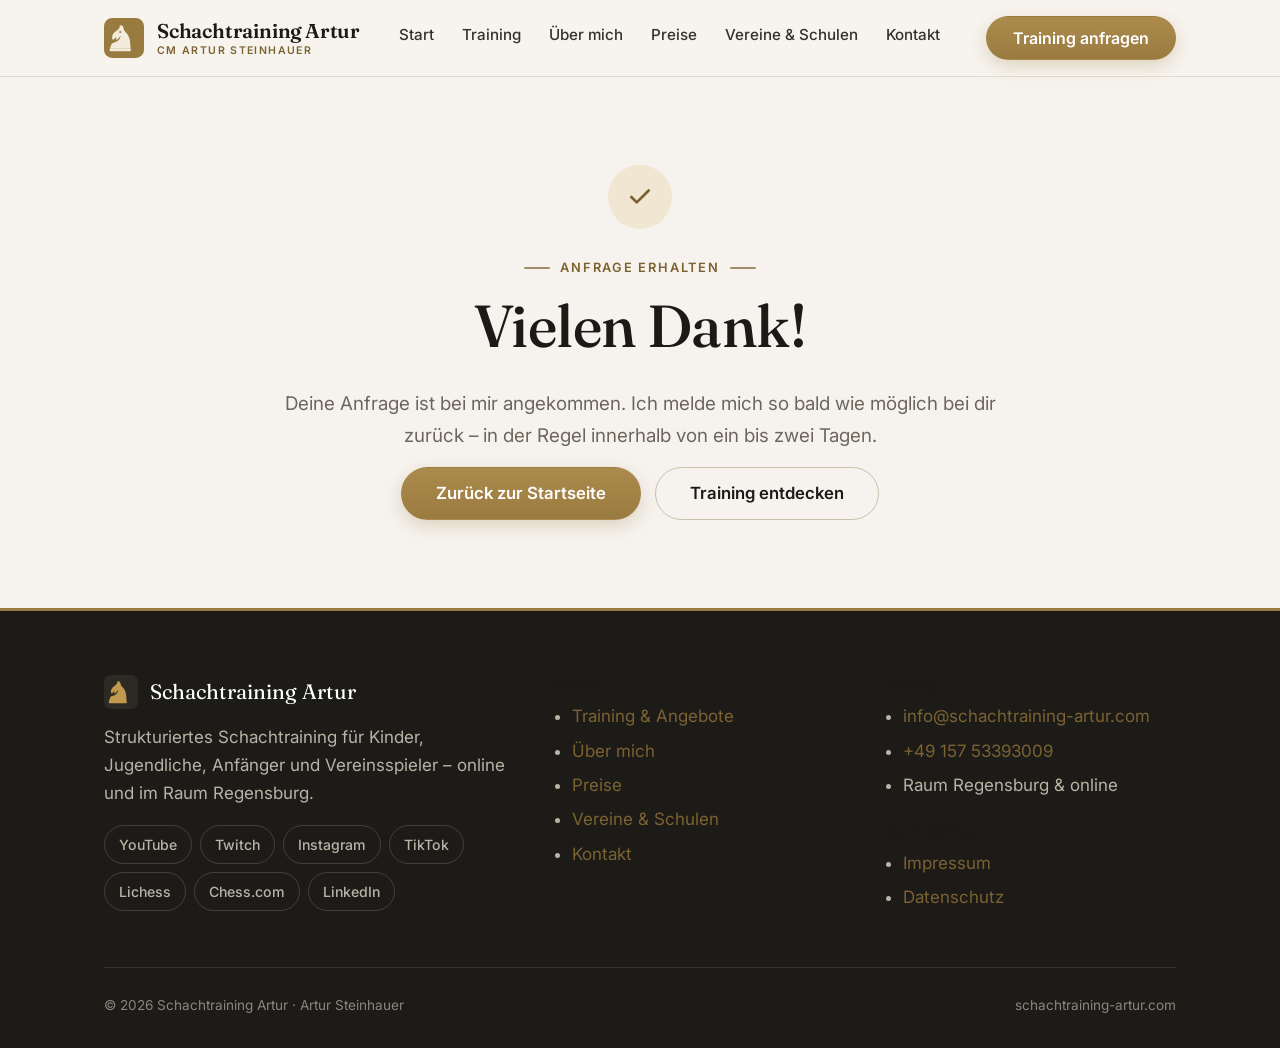
==== commit 0f523560: "Lichess- und Chess.com-Profil verlinkt Co-Authored-By: Claude Opus 5.5 <noreply@anthropic.com>" ====
--- a/danke.html
+++ b/danke.html
@@ -65,6 +65,8 @@
             <a href="https://www.twitch.tv/arturblunder" class="social" target="_blank" rel="noopener">Twitch</a>
             <a href="https://www.instagram.com/arturblunder/" class="social" target="_blank" rel="noopener">Instagram</a>
             <a href="https://www.tiktok.com/@arturblunder" class="social" target="_blank" rel="noopener">TikTok</a>
+            <a href="https://lichess.org/@/Arturblunder" class="social" target="_blank" rel="noopener">Lichess</a>
+            <a href="https://www.chess.com/member/arturblunder" class="social" target="_blank" rel="noopener">Chess.com</a>
             <a href="https://www.linkedin.com/in/artur-steinhauer-683359333/" class="social" target="_blank" rel="noopener">LinkedIn</a>
           </div>
         </div>
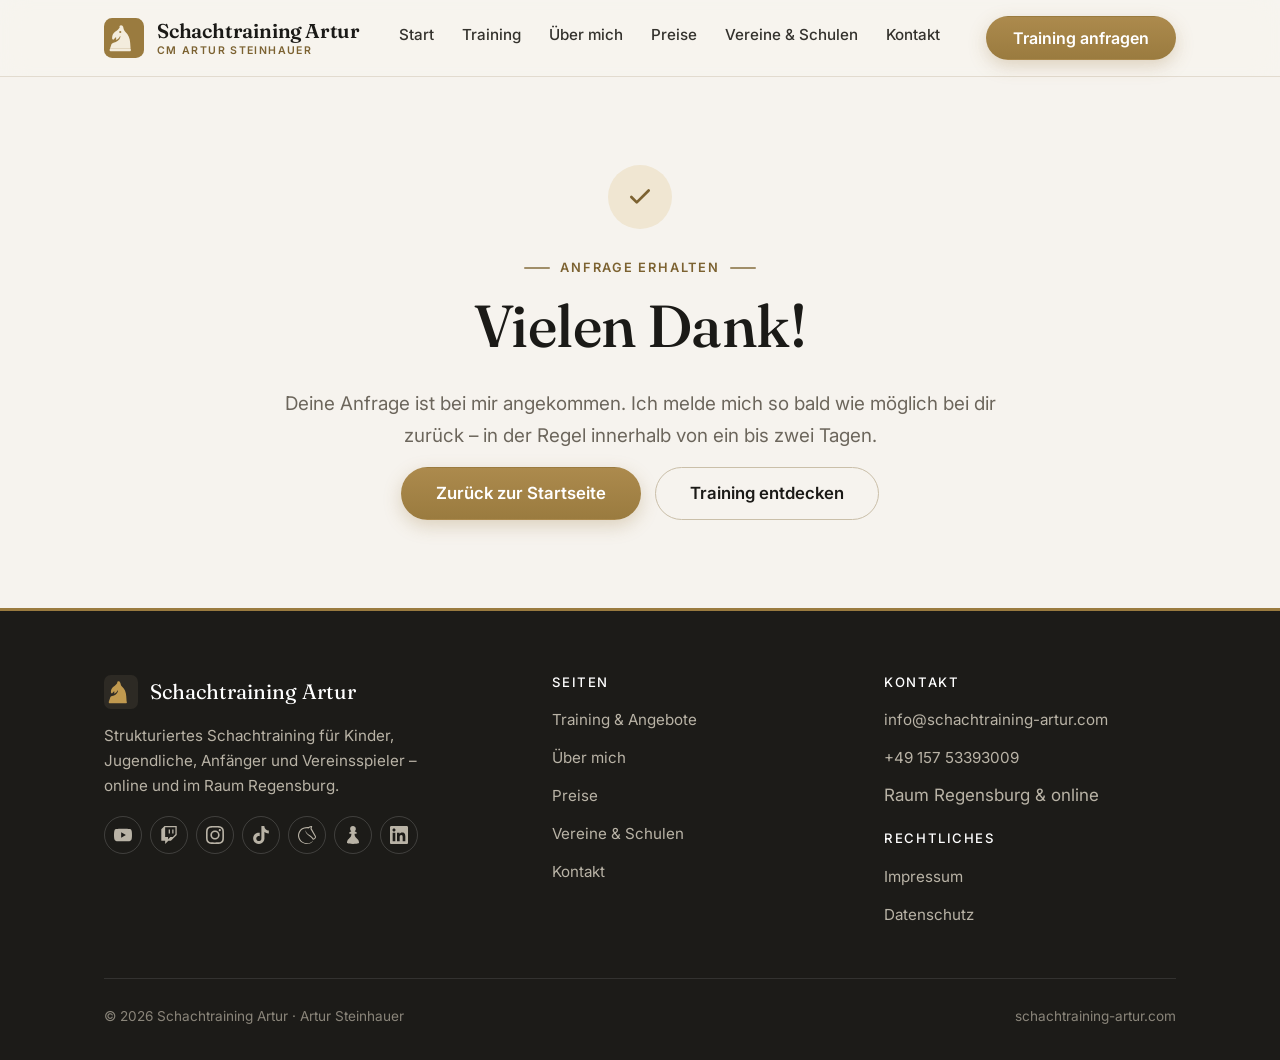
==== commit 6b031d1d: "Social-Icons (Hero, Über mich, Footer) + Footer-CSS-Selektoren korrigiert Co-Authored-By: Claude Opu" ====
--- a/danke.html
+++ b/danke.html
@@ -10,7 +10,7 @@
   <link rel="preconnect" href="https://fonts.googleapis.com">
   <link rel="preconnect" href="https://fonts.gstatic.com" crossorigin>
   <link href="https://fonts.googleapis.com/css2?family=Fraunces:opsz,wght@9..144,400;9..144,500;9..144,600&family=Inter:wght@400;500;600;700&display=swap" rel="stylesheet">
-  <link rel="stylesheet" href="assets/css/styles.css?v=9">
+  <link rel="stylesheet" href="assets/css/styles.css?v=10">
 </head>
 <body>
   <a href="#main" class="skip-link">Zum Inhalt springen</a>
@@ -61,13 +61,13 @@
           </div>
           <p>Strukturiertes Schachtraining für Kinder, Jugendliche, Anfänger und Vereinsspieler – online und im Raum Regensburg.</p>
           <div class="socials" aria-label="Social Media">
-            <a href="https://www.youtube.com/@Arturblunder" class="social" target="_blank" rel="noopener">YouTube</a>
-            <a href="https://www.twitch.tv/arturblunder" class="social" target="_blank" rel="noopener">Twitch</a>
-            <a href="https://www.instagram.com/arturblunder/" class="social" target="_blank" rel="noopener">Instagram</a>
-            <a href="https://www.tiktok.com/@arturblunder" class="social" target="_blank" rel="noopener">TikTok</a>
-            <a href="https://lichess.org/@/Arturblunder" class="social" target="_blank" rel="noopener">Lichess</a>
-            <a href="https://www.chess.com/member/arturblunder" class="social" target="_blank" rel="noopener">Chess.com</a>
-            <a href="https://www.linkedin.com/in/artur-steinhauer-683359333/" class="social" target="_blank" rel="noopener">LinkedIn</a>
+            <a href="https://www.youtube.com/@Arturblunder" class="social" style="--brand:#FF0000;" target="_blank" rel="noopener" aria-label="YouTube" title="YouTube"><svg viewBox="0 0 24 24" aria-hidden="true"><path fill="currentColor" d="M23.498 6.186a3.016 3.016 0 0 0-2.122-2.136C19.505 3.545 12 3.545 12 3.545s-7.505 0-9.377.505A3.017 3.017 0 0 0 .502 6.186C0 8.07 0 12 0 12s0 3.93.502 5.814a3.016 3.016 0 0 0 2.122 2.136c1.871.505 9.376.505 9.376.505s7.505 0 9.377-.505a3.015 3.015 0 0 0 2.122-2.136C24 15.93 24 12 24 12s0-3.93-.502-5.814zM9.545 15.568V8.432L15.818 12l-6.273 3.568z"/></svg></a>
+            <a href="https://www.twitch.tv/arturblunder" class="social" style="--brand:#9146FF;" target="_blank" rel="noopener" aria-label="Twitch" title="Twitch"><svg viewBox="0 0 24 24" aria-hidden="true"><path fill="currentColor" d="M11.571 4.714h1.715v5.143H11.57zm4.715 0H18v5.143h-1.714zM6 0L1.714 4.286v15.428h5.143V24l4.286-4.286h3.428L22.286 12V0zm14.571 11.143l-3.428 3.428h-3.429l-3 3v-3H6.857V1.714h13.714Z"/></svg></a>
+            <a href="https://www.instagram.com/arturblunder/" class="social" style="--brand:#E4405F;" target="_blank" rel="noopener" aria-label="Instagram" title="Instagram"><svg viewBox="0 0 24 24" aria-hidden="true"><path fill="currentColor" d="M7.0301.084c-1.2768.0602-2.1487.264-2.911.5634-.7888.3075-1.4575.72-2.1228 1.3877-.6652.6677-1.075 1.3368-1.3802 2.127-.2954.7638-.4956 1.6365-.552 2.914-.0564 1.2775-.0689 1.6882-.0626 4.947.0062 3.2586.0206 3.6671.0825 4.9473.061 1.2765.264 2.1482.5635 2.9107.308.7889.72 1.4573 1.388 2.1228.6679.6655 1.3365 1.0743 2.1285 1.38.7632.295 1.6361.4961 2.9134.552 1.2773.056 1.6884.069 4.9462.0627 3.2578-.0062 3.668-.0207 4.9478-.0814 1.28-.0607 2.147-.2652 2.9098-.5633.7889-.3086 1.4578-.72 2.1228-1.3881.665-.6682 1.0745-1.3378 1.3795-2.1284.2957-.7632.4966-1.636.552-2.9124.056-1.2809.0692-1.6898.063-4.948-.0063-3.2583-.021-3.6668-.0817-4.9465-.0607-1.2797-.264-2.1487-.5633-2.9117-.3084-.7889-.72-1.4568-1.3876-2.1228C21.2982 1.33 20.628.9208 19.8378.6165 19.074.321 18.2017.1197 16.9244.0645 15.6471.0093 15.236-.005 11.977.0014 8.718.0076 8.31.0215 7.0301.0839m.1402 21.6932c-1.17-.0509-1.8053-.2453-2.2287-.408-.5606-.216-.96-.4771-1.3819-.895-.422-.4178-.6811-.8186-.9-1.378-.1644-.4234-.3624-1.058-.4171-2.228-.0595-1.2645-.072-1.6442-.079-4.848-.007-3.2037.0053-3.583.0607-4.848.05-1.169.2456-1.805.408-2.2282.216-.5613.4762-.96.895-1.3816.4188-.4217.8184-.6814 1.3783-.9003.423-.1651 1.0575-.3614 2.227-.4171 1.2655-.06 1.6447-.072 4.848-.079 3.2033-.007 3.5835.005 4.8495.0608 1.169.0508 1.8053.2445 2.228.408.5608.216.96.4754 1.3816.895.4217.4194.6816.8176.9005 1.3787.1653.4217.3617 1.056.4169 2.2263.0602 1.2655.0739 1.645.0796 4.848.0058 3.203-.0055 3.5834-.061 4.848-.051 1.17-.245 1.8055-.408 2.2294-.216.5604-.4763.96-.8954 1.3814-.419.4215-.8181.6811-1.3783.9-.4224.1649-1.0577.3617-2.2262.4174-1.2656.0595-1.6448.072-4.8493.079-3.2045.007-3.5825-.006-4.848-.0608M16.953 5.5864A1.44 1.44 0 1 0 18.39 4.144a1.44 1.44 0 0 0-1.437 1.4424M5.8385 12.012c.0067 3.4032 2.7706 6.1557 6.173 6.1493 3.4026-.0065 6.157-2.7701 6.1506-6.1733-.0065-3.4032-2.771-6.1565-6.174-6.1498-3.403.0067-6.156 2.771-6.1496 6.1738M8 12.0077a4 4 0 1 1 4.008 3.9921A3.9996 3.9996 0 0 1 8 12.0077"/></svg></a>
+            <a href="https://www.tiktok.com/@arturblunder" class="social" style="--brand:#000000;" target="_blank" rel="noopener" aria-label="TikTok" title="TikTok"><svg viewBox="0 0 24 24" aria-hidden="true"><path fill="currentColor" d="M12.525.02c1.31-.02 2.61-.01 3.91-.02.08 1.53.63 3.09 1.75 4.17 1.12 1.11 2.7 1.62 4.24 1.79v4.03c-1.44-.05-2.89-.35-4.2-.97-.57-.26-1.1-.59-1.62-.93-.01 2.92.01 5.84-.02 8.75-.08 1.4-.54 2.79-1.35 3.94-1.31 1.92-3.58 3.17-5.91 3.21-1.43.08-2.86-.31-4.08-1.03-2.02-1.19-3.44-3.37-3.65-5.71-.02-.5-.03-1-.01-1.49.18-1.9 1.12-3.72 2.58-4.96 1.66-1.44 3.98-2.13 6.15-1.72.02 1.48-.04 2.96-.04 4.44-.99-.32-2.15-.23-3.02.37-.63.41-1.11 1.04-1.36 1.75-.21.51-.15 1.07-.14 1.61.24 1.64 1.82 3.02 3.5 2.87 1.12-.01 2.19-.66 2.77-1.61.19-.33.4-.67.41-1.06.1-1.79.06-3.57.07-5.36.01-4.03-.01-8.05.02-12.07z"/></svg></a>
+            <a href="https://lichess.org/@/Arturblunder" class="social" style="--brand:#000000;" target="_blank" rel="noopener" aria-label="Lichess" title="Lichess"><svg viewBox="0 0 24 24" aria-hidden="true"><path fill="currentColor" d="M10.457 6.161a.237.237 0 0 0-.296.165c-.8 2.785 2.819 5.579 5.214 7.428.653.504 1.216.939 1.591 1.292 1.745 1.642 2.564 2.851 2.733 3.178a.24.24 0 0 0 .275.122c.047-.013 4.726-1.3 3.934-4.574a.257.257 0 0 0-.023-.06L18.204 3.407 18.93.295a.24.24 0 0 0-.262-.293c-1.7.201-3.115.435-4.5 1.425-4.844-.323-8.718.9-11.213 3.539C.334 7.737-.246 11.515.085 14.128c.763 5.655 5.191 8.631 9.081 9.532.993.229 1.974.34 2.923.34 3.344 0 6.297-1.381 7.946-3.85a.24.24 0 0 0-.372-.3c-3.411 3.527-9.002 4.134-13.296 1.444-4.485-2.81-6.202-8.41-3.91-12.749C4.741 4.221 8.801 2.362 13.888 3.31c.056.01.115 0 .165-.029l.335-.197c.926-.546 1.961-1.157 2.873-1.279l-.694 1.993a.243.243 0 0 0 .02.202l6.082 10.192c-.193 2.028-1.706 2.506-2.226 2.611-.287-.645-.814-1.364-2.306-2.803-.422-.407-1.21-.941-2.124-1.56-2.364-1.601-5.937-4.02-5.391-5.984a.239.239 0 0 0-.165-.295z"/></svg></a>
+            <a href="https://www.chess.com/member/arturblunder" class="social" style="--brand:#81B64C;" target="_blank" rel="noopener" aria-label="Chess.com" title="Chess.com"><svg viewBox="0 0 24 24" aria-hidden="true"><path fill="currentColor" d="M12 0a3.85 3.85 0 0 0-3.875 3.846A3.84 3.84 0 0 0 9.73 6.969l-2.79 1.85c0 .622.144 1.114.434 1.649H9.83c-.014.245-.014.549-.014.925 0 .025.003.048.006.071-.064 1.353-.507 3.472-3.62 5.842-.816.625-1.423 1.495-1.806 2.533a.33.33 0 0 0-.045.084 8.124 8.124 0 0 0-.39 2.516c0 .1.216 1.561 8.038 1.561s8.038-1.46 8.038-1.561c0-2.227-.824-4.048-2.24-5.133-4.034-3.08-3.586-5.74-3.644-6.838h2.458c.29-.535.434-1.027.434-1.649l-2.79-1.836a3.86 3.86 0 0 0 1.604-3.123A3.873 3.873 0 0 0 13.445.275c-.004-.002-.01.004-.015.004A3.76 3.76 0 0 0 12 0Z"/></svg></a>
+            <a href="https://www.linkedin.com/in/artur-steinhauer-683359333/" class="social" style="--brand:#0A66C2;" target="_blank" rel="noopener" aria-label="LinkedIn" title="LinkedIn"><svg viewBox="0 0 24 24" aria-hidden="true"><path fill="currentColor" d="M20.447 20.452h-3.554v-5.569c0-1.328-.027-3.037-1.852-3.037-1.853 0-2.136 1.445-2.136 2.939v5.667H9.351V9h3.414v1.561h.046c.477-.9 1.637-1.85 3.37-1.85 3.601 0 4.267 2.37 4.267 5.455v6.286zM5.337 7.433c-1.144 0-2.063-.926-2.063-2.065 0-1.138.92-2.063 2.063-2.063 1.14 0 2.064.925 2.064 2.063 0 1.139-.925 2.065-2.064 2.065zm1.782 13.019H3.555V9h3.564v11.452zM22.225 0H1.771C.792 0 0 .774 0 1.729v20.542C0 23.227.792 24 1.771 24h20.451C23.2 24 24 23.227 24 22.271V1.729C24 .774 23.2 0 22.222 0h.003z"/></svg></a>
           </div>
         </div>
         <div>
--- a/assets/css/styles.css
+++ b/assets/css/styles.css
@@ -325,18 +325,22 @@
 .site-footer { background: var(--dark); color: #b9b3a6; padding: 64px 0 32px; border-top: 3px solid var(--brass); }
 .footer__grid { display: grid; grid-template-columns: 1.4fr 1fr 1fr; gap: 40px; padding-bottom: 40px; border-bottom: 1px solid rgba(255,255,255,.1); }
 .footer__brand { font-family: var(--font-display); font-size: 1.3rem; color: #fff; display: flex; align-items: center; gap: 12px; margin-bottom: 14px; }
-.footer p { color: #b9b3a6; font-size: .95rem; max-width: 34ch; }
-.footer h4 { color: #fff; font-family: var(--font-body); font-size: .82rem; letter-spacing: .12em; text-transform: uppercase; margin-bottom: 16px; }
-.footer ul { list-style: none; padding: 0; margin: 0; }
-.footer li { margin-bottom: 10px; }
-.footer a { color: #b9b3a6; font-size: .95rem; }
-.footer a:hover { color: #fff; }
-.socials { display: flex; flex-wrap: wrap; gap: 8px; margin-top: 18px; }
+.site-footer p { color: #b9b3a6; font-size: .95rem; max-width: 34ch; }
+.site-footer h4 { color: #fff; font-family: var(--font-body); font-size: .82rem; letter-spacing: .12em; text-transform: uppercase; margin-bottom: 16px; }
+.site-footer ul { list-style: none; padding: 0; margin: 0; }
+.site-footer li { margin-bottom: 10px; }
+.site-footer a { color: #b9b3a6; font-size: .95rem; }
+.site-footer a:hover { color: #fff; }
+.socials { display: flex; flex-wrap: wrap; align-items: center; gap: 8px; margin-top: 18px; }
+.social { display: inline-flex; align-items: center; justify-content: center; gap: 8px; width: 38px; height: 38px; border-radius: 999px; border: 1px solid rgba(255,255,255,.16); color: #b9b3a6; transition: color .2s, border-color .2s, background .2s, transform .2s; }
+.social svg { width: 18px; height: 18px; flex: none; }
+.social:hover { color: #fff; border-color: var(--brand, var(--brass)); background: var(--brand, var(--brass)); transform: translateY(-2px); }
+.socials--top { margin-top: 22px; }
+.socials__label { font-size: .9rem; font-weight: 600; color: var(--muted); margin-right: 4px; }
+.socials--top .social { border-color: var(--line); color: var(--ink); background: var(--surface); }
 .socials--lg { justify-content: center; gap: 10px; }
-.social { display: inline-block; padding: 7px 14px; border-radius: 999px; border: 1px solid rgba(255,255,255,.16); color: #b9b3a6; font-size: .88rem; font-weight: 500; transition: color .2s, border-color .2s, background .2s; }
-.social:hover { color: #fff; border-color: var(--brass); }
-.socials--lg .social { padding: 10px 20px; font-size: .95rem; border-color: var(--line); color: var(--ink); background: var(--surface); }
-.socials--lg .social:hover { color: var(--ink); border-color: var(--brass); background: var(--paper-2); }
+.socials--lg .social { width: auto; height: auto; padding: 10px 18px; font-size: .95rem; font-weight: 500; border-color: var(--line); color: var(--ink); background: var(--surface); }
+.socials--top .social:hover, .socials--lg .social:hover { color: #fff; border-color: var(--brand, var(--brass)); background: var(--brand, var(--brass)); }
 .footer__bottom { display: flex; flex-wrap: wrap; justify-content: space-between; gap: 12px; padding-top: 26px; font-size: .85rem; color: #8a857a; }
 
 /* ---------- Reveal animation ---------- */
